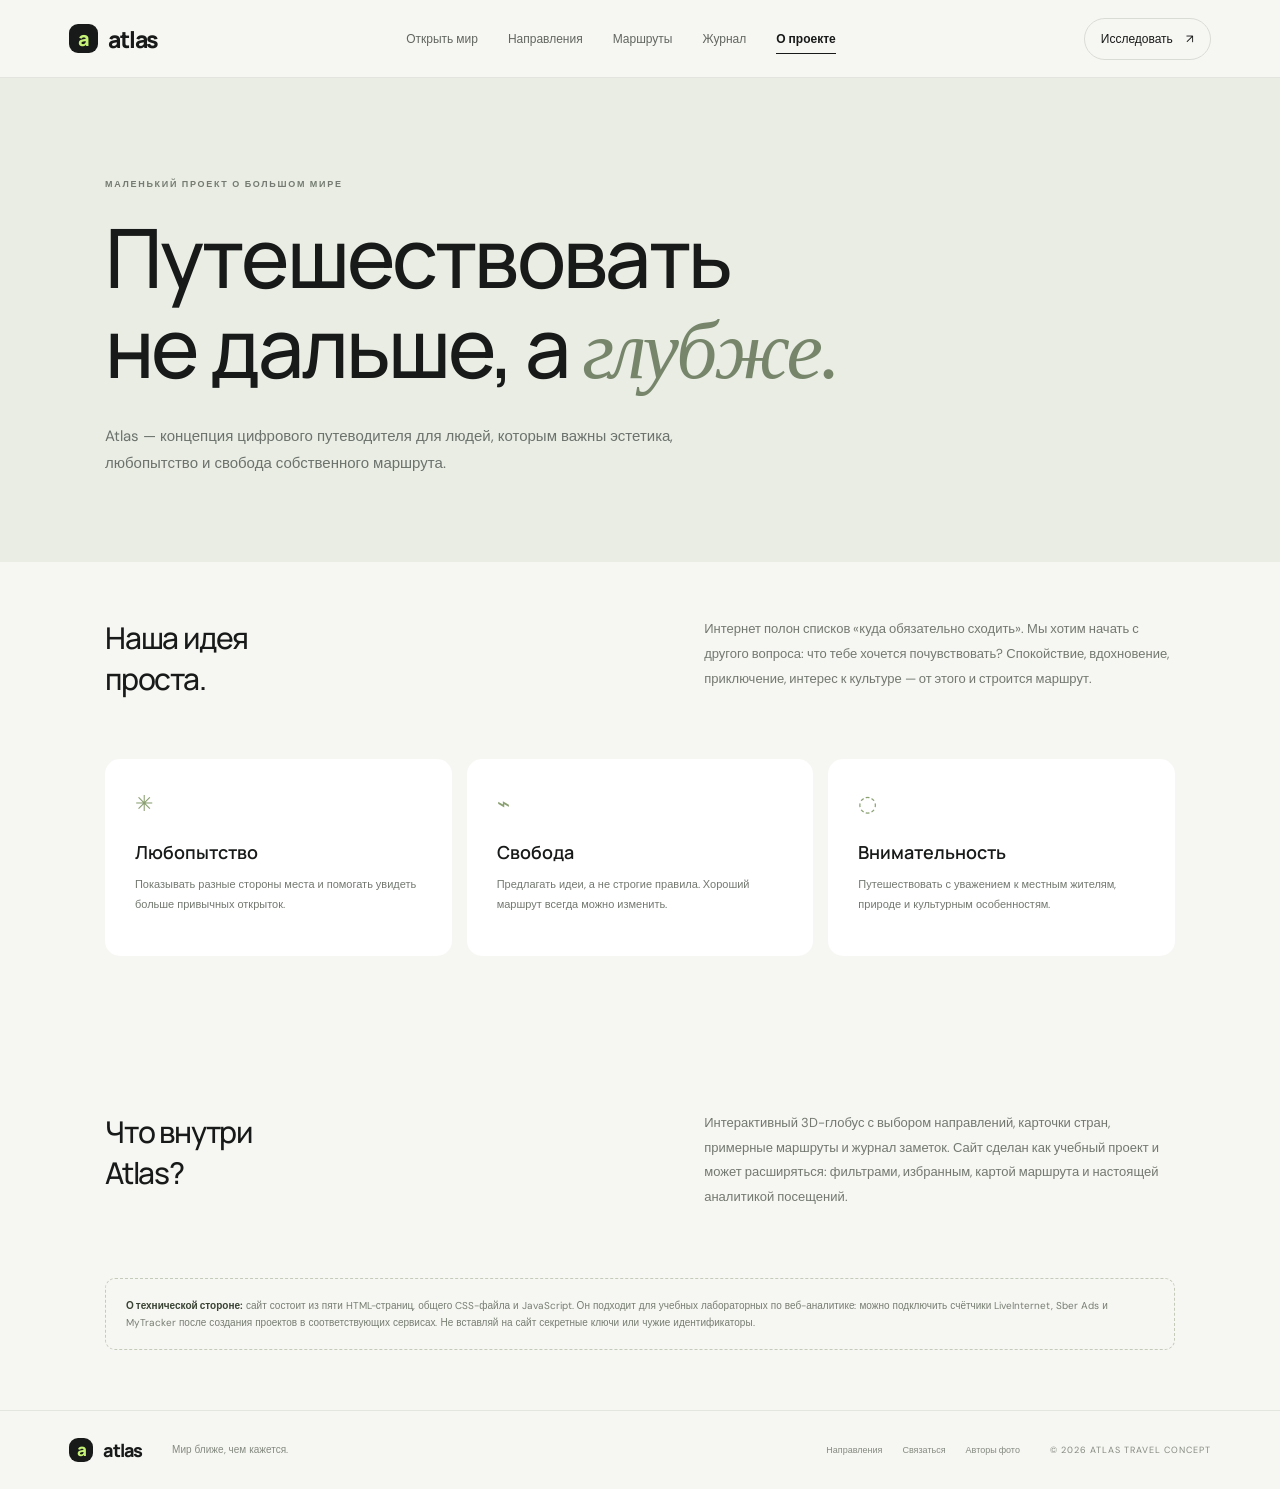
==== about.html @ a7f36b14 "Initial commit" ====
<!doctype html><html lang="ru"><head><meta charset="utf-8"><meta name="viewport" content="width=device-width,initial-scale=1"><meta name="description" content="О концепции Atlas — минималистичном путеводителе по миру."><title>О проекте — Atlas</title><link rel="stylesheet" href="styles.css"><link rel="stylesheet" href="enhancements.css"></head><body><header class="nav"><a class="brand" href="index.html"><span class="brand-mark">a</span> atlas</a><nav><a href="index.html">Открыть мир</a><a href="destinations.html">Направления</a><a href="routes.html">Маршруты</a><a href="journal.html">Журнал</a><a class="active" href="about.html">О проекте</a></nav><a class="nav-cta" href="destinations.html">Исследовать <span>↗</span></a><button class="menu-toggle" aria-label="Открыть меню" aria-expanded="false">☰</button></header><main><section class="page-hero"><p class="eyebrow">МАЛЕНЬКИЙ ПРОЕКТ О БОЛЬШОМ МИРЕ</p><h1>Путешествовать<br>не дальше, а <em>глубже.</em></h1><p class="lead">Atlas — концепция цифрового путеводителя для людей, которым важны эстетика, любопытство и свобода собственного маршрута.</p></section><section class="page-intro"><h2>Наша идея<br>проста.</h2><p>Интернет полон списков «куда обязательно сходить». Мы хотим начать с другого вопроса: что тебе хочется почувствовать? Спокойствие, вдохновение, приключение, интерес к культуре — от этого и строится маршрут.</p></section><section class="about-values"><article class="value-card"><span>✳</span><h3>Любопытство</h3><p>Показывать разные стороны места и помогать увидеть больше привычных открыток.</p></article><article class="value-card"><span>⌁</span><h3>Свобода</h3><p>Предлагать идеи, а не строгие правила. Хороший маршрут всегда можно изменить.</p></article><article class="value-card"><span>◌</span><h3>Внимательность</h3><p>Путешествовать с уважением к местным жителям, природе и культурным особенностям.</p></article></section><section class="page-intro"><h2>Что внутри<br>Atlas?</h2><p>Интерактивный 3D-глобус с выбором направлений, карточки стран, примерные маршруты и журнал заметок. Сайт сделан как учебный проект и может расширяться: фильтрами, избранным, картой маршрута и настоящей аналитикой посещений.</p></section><div class="analytics-note"><b>О технической стороне:</b> сайт состоит из пяти HTML-страниц, общего CSS-файла и JavaScript. Он подходит для учебных лабораторных по веб-аналитике: можно подключить счётчики LiveInternet, Sber Ads и MyTracker после создания проектов в соответствующих сервисах. Не вставляй на сайт секретные ключи или чужие идентификаторы.</div></main><footer class="footer"><a class="brand" href="index.html"><span class="brand-mark">a</span> atlas</a><span>Мир ближе, чем кажется.</span><div><a href="destinations.html">Направления</a><a href="mailto:hello@atlas.example">Связаться</a></div><small>© 2026 ATLAS TRAVEL CONCEPT</small></footer><script src="app.js" defer></script></body></html>
---- styles.css ----
@import url('https://fonts.googleapis.com/css2?family=DM+Sans:wght@400;500;600;700&family=Manrope:wght@400;500;600;700;800&display=swap');
:root{--ink:#171a18;--muted:#747a75;--paper:#f6f6f2;--white:#fff;--green:#c6f277;--line:#e3e5df;--serif:Georgia,'Times New Roman',serif}*{box-sizing:border-box}html{scroll-behavior:smooth}body{margin:0;background:var(--paper);color:var(--ink);font-family:'DM Sans',sans-serif;-webkit-font-smoothing:antialiased}a{color:inherit;text-decoration:none}button,input{font:inherit}.nav{height:78px;display:flex;align-items:center;justify-content:space-between;padding:0 5.4%;border-bottom:1px solid rgba(20,30,22,.08);background:rgba(246,246,242,.92);position:sticky;top:0;z-index:20;backdrop-filter:blur(16px)}.brand{display:flex;align-items:center;gap:10px;font:800 23px 'Manrope',sans-serif;letter-spacing:-1.2px}.brand-mark{display:grid;place-items:center;width:29px;height:29px;border-radius:9px;background:var(--ink);color:var(--green);font:800 20px 'Manrope',sans-serif}.nav nav{display:flex;gap:30px;align-items:center}.nav nav a,.nav-cta{font-size:12px;color:#626761;transition:color .2s}.nav nav a:hover,.nav nav a.active{color:var(--ink)}.nav nav a.active{font-weight:700}.nav-cta{padding:12px 16px;border:1px solid #d9dcd4;border-radius:30px;color:var(--ink)}.nav-cta span{margin-left:10px}.menu-toggle{display:none;border:0;background:none;font-size:22px}.hero{padding:75px 8.2% 78px;display:grid;grid-template-columns:1fr 1fr;align-items:center;gap:5.5%;min-height:600px}.eyebrow{font-size:9px;font-weight:700;letter-spacing:1.7px;color:#757b72;margin:0 0 20px}.eyebrow-dot{display:inline-block;width:6px;height:6px;border-radius:50%;background:#8ab94c;margin-right:9px;vertical-align:middle}.hero h1{font:500 clamp(50px,6vw,82px)/.99 'Manrope',sans-serif;letter-spacing:-5.5px;margin:0 0 26px}.hero h1 span{font-family:var(--serif);font-style:italic;font-weight:400;letter-spacing:-4px;color:#79816e}.lead{font-size:15px;line-height:1.8;color:#6c726c;max-width:430px}.hero-actions{display:flex;align-items:center;gap:25px;margin-top:32px}.button{display:inline-flex;align-items:center;justify-content:space-between;gap:24px;padding:15px 19px;border-radius:28px;font-size:12px;font-weight:600;transition:transform .2s,background .2s}.button:hover{transform:translateY(-2px)}.button-dark{background:var(--ink);color:white}.button-dark:hover{background:#343a34}.button span{font-size:17px;color:var(--green)}.text-link{font-size:12px;font-weight:600;border-bottom:1px solid #b9bdb5;padding-bottom:6px}.text-link span{margin-left:8px}.hero-note{display:flex;align-items:center;gap:12px;margin-top:55px;color:#73796f;font-size:10px;line-height:1.6}.hero-note b{color:var(--ink);font-weight:600}.avatar-stack{display:flex}.avatar-stack i{width:28px;height:28px;display:grid;place-items:center;border-radius:50%;background:#e2e7d9;border:2px solid var(--paper);font-style:normal;margin-right:-7px;color:#50614b}.avatar-stack i:nth-child(2){background:#d8e5e9}.avatar-stack i:nth-child(3){background:#f1dfc7}.hero-art{position:relative;min-height:470px;display:flex;align-items:center;justify-content:center}.sun-halo{position:absolute;width:370px;height:370px;border-radius:50%;background:#e3e8d9;filter:blur(1px)}.hero-photo{position:relative;width:78%;height:430px;border-radius:170px 170px 16px 16px;overflow:hidden;background:linear-gradient(180deg,transparent 48%,rgba(12,27,25,.6)),url('https://images.unsplash.com/photo-1472396961693-142e6e269027?auto=format&fit=crop&w=1000&q=85') center/cover;box-shadow:0 25px 65px #1d33251a}.photo-label{position:absolute;bottom:24px;left:25px;right:25px;color:white;display:flex;flex-direction:column;gap:9px}.photo-label span{font-size:9px;letter-spacing:1.5px;opacity:.7}.photo-label b{font:500 17px 'Manrope',sans-serif}.floating-tag{position:absolute;background:#fff;padding:13px 16px;border-radius:12px;box-shadow:0 12px 40px #20251a14;font-size:11px;display:flex;align-items:center;gap:9px}.tag-top{top:65px;right:-4px;transform:rotate(4deg)}.tag-top span{color:#7e9f4d;font-size:19px}.tag-bottom{bottom:78px;left:-5px;gap:12px}.tag-pin{display:grid;place-items:center;width:34px;height:34px;border-radius:50%;background:#e9f0df;font-size:20px}.tag-bottom small{display:block;color:#8b9188;font-size:8px;letter-spacing:1px;margin-bottom:4px}.tag-bottom b{font-size:11px}.stats-strip{padding:28px 8.2%;display:grid;grid-template-columns:repeat(3,1fr) 1.6fr;align-items:center;background:#eceee7;gap:25px}.stats-strip div{display:flex;flex-direction:column;gap:6px;border-right:1px solid #d6dad0}.stats-strip strong{font:500 29px 'Manrope',sans-serif;letter-spacing:-1.5px}.stats-strip span{font-size:10px;color:#72786f}.stats-strip p{font-size:11px;line-height:1.7;color:#74796f;margin:0 0 0 15px}.stats-strip p b{color:var(--ink)}.section-pad{padding:105px 8.2%}.section-heading{display:flex;align-items:flex-end;justify-content:space-between;margin-bottom:38px}.section-heading h2,.newsletter h2,.page-hero h1{font:500 clamp(35px,4.2vw,55px)/1.1 'Manrope',sans-serif;letter-spacing:-2.6px;margin:0}.section-heading>p{font-size:12px;line-height:1.8;color:#7a8077;margin:0 0 5px}.explorer{display:grid;grid-template-columns:minmax(0,1.5fr) minmax(280px,.75fr);background:#e8ebe3;border-radius:22px;overflow:hidden;min-height:530px}.globe-wrap{position:relative;min-height:530px;background:radial-gradient(ellipse at 50% 45%,#e1e8d9 0%,#dce2d5 32%,#d3d9ce 72%);overflow:hidden}.globe-glow{position:absolute;width:70%;aspect-ratio:1;border-radius:50%;top:15%;left:15%;background:#d1e3d0;filter:blur(50px);opacity:.7}.globe-wrap canvas{position:relative;display:block;width:100%;height:100%;min-height:530px;outline:none;cursor:grab}.globe-wrap canvas:active{cursor:grabbing}.globe-hint{position:absolute;left:25px;bottom:24px;font-size:10px;color:#777e72;display:flex;align-items:center;gap:9px}.pulse{width:7px;height:7px;border-radius:50%;background:#8aaa5a;box-shadow:0 0 0 5px #8aaa5a22}.globe-controls{position:absolute;right:22px;bottom:18px;display:flex;align-items:center;gap:10px;color:#7d8378;font-size:8px;letter-spacing:1.5px}.globe-controls button{border:1px solid #c9d0c4;background:#f2f4ed;width:32px;height:32px;border-radius:50%;font-size:20px;cursor:pointer;color:#4f5949}.country-panel{padding:34px 30px 25px;background:#f8f8f4;display:flex;flex-direction:column;align-items:flex-start}.panel-top{width:100%;display:flex;align-items:center;justify-content:space-between}.panel-top .eyebrow{font-size:8px;margin:0;letter-spacing:1px}.country-index{font-size:9px;color:#93998f}.country-flag{font-size:36px;margin-top:30px}.country-panel h3{font:600 34px 'Manrope',sans-serif;letter-spacing:-1.6px;margin:8px 0 3px}.country-subtitle{font:italic 15px var(--serif);color:#818a75;margin:0 0 18px}.country-description{font-size:12px;line-height:1.8;color:#70766d;margin:0 0 24px}.country-facts{display:grid;grid-template-columns:1fr 1fr;gap:12px;width:100%;padding:17px 0;border-top:1px solid var(--line);border-bottom:1px solid var(--line);margin-bottom:20px}.country-facts small{display:block;color:#959b91;font-size:7px;letter-spacing:1px;margin-bottom:8px}.country-facts b{font-size:10px;font-weight:600;line-height:1.5}.button-wide{width:100%}.country-pickers{display:flex;flex-wrap:wrap;gap:6px;margin-top:17px}.picker{border:1px solid #e0e3db;background:transparent;border-radius:20px;padding:7px 10px;font-size:9px;color:#6d746b;cursor:pointer}.picker.selected,.picker:hover{background:#e8eee0;color:#2b3826;border-color:#c9d5bc}.featured{padding-top:35px}.destination-grid{display:grid;grid-template-columns:repeat(3,1fr);gap:15px}.destination-card{min-height:370px;border-radius:15px;position:relative;overflow:hidden;padding:23px;display:flex;flex-direction:column;justify-content:space-between;color:white;background-size:cover;background-position:center;isolation:isolate}.destination-card:before{content:'';position:absolute;inset:0;background:linear-gradient(180deg,#0003,transparent 35%,#0009);z-index:-1;transition:transform .5s}.destination-card:hover:before{transform:scale(1.04)}.card-japan{background-image:url('https://images.unsplash.com/photo-1493976040374-85c8e12f0c0e?auto=format&fit=crop&w=900&q=85')}.card-italy{background-image:url('https://images.unsplash.com/photo-1516483638261-f4dbaf036963?auto=format&fit=crop&w=900&q=85')}.card-iceland{background-image:url('https://images.unsplash.com/photo-1476610182048-b716b8518aae?auto=format&fit=crop&w=900&q=85')}.card-top{display:flex;justify-content:space-between;font-size:9px;letter-spacing:1.5px;color:#ffffffbb}.card-bottom{display:flex;align-items:flex-end;justify-content:space-between}.card-bottom h3{font:500 31px 'Manrope',sans-serif;letter-spacing:-1px;margin:0 0 7px}.card-bottom p{font-size:10px;color:#ffffffc9;margin:0}.circle-arrow{width:38px;height:38px;display:grid;place-items:center;border:1px solid #ffffff7a;border-radius:50%;font-size:18px;transition:background .2s,color .2s}.destination-card:hover .circle-arrow{background:white;color:#171a18}.quote-band{background:#dfe7d6;padding:75px 20px;text-align:center;position:relative}.quote-mark{font:90px var(--serif);line-height:.7;color:#91a580}.quote-band p{font:italic 25px/1.5 var(--serif);color:#4e5d46;margin:14px 0 25px}.quote-band p b{font-weight:400;color:#1b2819}.quote-caption{font-size:8px;letter-spacing:2px;color:#7b8773}.newsletter{display:grid;grid-template-columns:1fr 1fr;gap:10%;align-items:center}.newsletter h2{margin-bottom:20px}.newsletter>div>p:last-child{max-width:390px;color:#777d74;font-size:12px;line-height:1.8}.newsletter-form{padding-top:30px}.newsletter-form label{display:block;font-size:8px;letter-spacing:1.5px;color:#858b80;margin-bottom:12px}.email-row{display:flex;border-bottom:1px solid #aeb4a8}.email-row input{border:0;background:transparent;outline:0;padding:13px 0;width:100%;font-size:13px}.email-row button{border:0;background:var(--ink);color:var(--green);width:42px;height:42px;border-radius:50%;font-size:18px;cursor:pointer;margin-bottom:7px}.newsletter-form small{display:block;font-size:9px;color:#9a9f97;margin-top:12px}.footer{padding:27px 5.4%;border-top:1px solid var(--line);display:flex;align-items:center;gap:30px}.footer .brand{font-size:18px}.footer .brand-mark{width:24px;height:24px;font-size:17px}.footer>span{font-size:10px;color:#858b81}.footer div{margin-left:auto;display:flex;gap:20px}.footer div a,.footer small{font-size:9px;color:#858b81}.footer small{letter-spacing:1px}.page-hero{padding:100px 8.2% 70px;background:#e9ede4}.page-hero .eyebrow{margin-bottom:22px}.page-hero h1{font-size:clamp(48px,7vw,82px);max-width:850px}.page-hero h1 em{font:italic 400 1em var(--serif);color:#77866b}.page-hero .lead{max-width:620px;margin-top:25px}.page-intro{padding:55px 8.2%;display:grid;grid-template-columns:1fr 1fr;gap:12%;align-items:start}.page-intro h2{font:500 30px 'Manrope';letter-spacing:-1.2px;margin:0}.page-intro p{font-size:13px;line-height:1.9;color:#737970;margin-top:0}.country-list{padding:0 8.2% 100px;display:grid;gap:20px}.country-row{display:grid;grid-template-columns:1fr 1fr;background:#fff;border-radius:16px;overflow:hidden;min-height:320px;scroll-margin-top:100px}.country-row:nth-child(even) .country-image{order:2}.country-image{min-height:320px;background-size:cover;background-position:center}.country-row .country-copy{padding:35px;display:flex;flex-direction:column;align-items:flex-start;justify-content:center}.country-copy .eyebrow{margin-bottom:14px}.country-copy h2{font:500 34px 'Manrope';letter-spacing:-1.5px;margin:0 0 12px}.country-copy p{font-size:12px;line-height:1.9;color:#72786f;max-width:420px}.country-copy .button{margin-top:12px}.image-japan{background-image:url('https://images.unsplash.com/photo-1493976040374-85c8e12f0c0e?auto=format&fit=crop&w=1000&q=85')}.image-italy{background-image:url('https://images.unsplash.com/photo-1516483638261-f4dbaf036963?auto=format&fit=crop&w=1000&q=85')}.image-iceland{background-image:url('https://images.unsplash.com/photo-1476610182048-b716b8518aae?auto=format&fit=crop&w=1000&q=85')}.image-peru{background-image:url('https://images.unsplash.com/photo-1526392060635-9d6019884377?auto=format&fit=crop&w=1000&q=85')}.image-morocco{background-image:url('https://images.unsplash.com/photo-1539020140153-e479b8c22e70?auto=format&fit=crop&w=1000&q=85')}.route-grid{padding:0 8.2% 100px;display:grid;grid-template-columns:repeat(2,1fr);gap:18px}.route-card{background:#fff;border-radius:15px;overflow:hidden}.route-cover{height:230px;background-size:cover;background-position:center;position:relative}.route-cover:after{content:'';position:absolute;inset:0;background:linear-gradient(180deg,transparent,#0005)}.route-cover span{position:absolute;z-index:1;left:20px;bottom:18px;color:white;font-size:9px;letter-spacing:1.5px}.route-info{padding:25px}.route-info h2{font:500 25px 'Manrope';letter-spacing:-.7px;margin:0 0 10px}.route-info p{font-size:12px;line-height:1.8;color:#767c73}.route-meta{display:flex;gap:20px;padding-top:15px;border-top:1px solid var(--line);font-size:10px;color:#73796f}.route-meta span{display:flex;align-items:center;gap:6px}.journal-grid{padding:0 8.2% 100px;display:grid;grid-template-columns:repeat(3,1fr);gap:18px}.journal-card{background:white;border-radius:14px;overflow:hidden}.journal-image{height:210px;background-size:cover;background-position:center}.journal-copy{padding:22px}.journal-copy small{font-size:8px;letter-spacing:1.3px;color:#899181}.journal-copy h2{font:500 21px/1.3 'Manrope';letter-spacing:-.6px;margin:12px 0}.journal-copy p{font-size:11px;line-height:1.8;color:#777d73}.about-values{padding:0 8.2% 100px;display:grid;grid-template-columns:repeat(3,1fr);gap:15px}.value-card{padding:30px;background:#fff;border-radius:15px;min-height:190px}.value-card span{font-size:22px;color:#8aa071}.value-card h3{font:600 18px 'Manrope';margin:22px 0 8px}.value-card p{font-size:11px;line-height:1.8;color:#737970}.analytics-note{margin:0 8.2% 60px;padding:18px 20px;border:1px dashed #c5cbbb;border-radius:10px;color:#777e72;font-size:10px;line-height:1.7}.analytics-note b{color:#394333}
@media(max-width:900px){.nav{padding:0 5%;height:68px}.nav nav{gap:14px}.nav nav a{font-size:10px}.nav-cta{display:none}.hero{padding:60px 6%;gap:2%;min-height:530px}.hero h1{font-size:62px}.hero-art{min-height:400px}.hero-photo{height:360px}.sun-halo{width:300px;height:300px}.section-pad{padding:75px 6%}.stats-strip{padding:25px 6%;grid-template-columns:repeat(3,1fr)}.stats-strip p{display:none}.explorer{grid-template-columns:1.15fr .85fr}.country-panel{padding:25px 20px}.globe-wrap,.globe-wrap canvas{min-height:480px}.destination-card{min-height:310px}.page-hero{padding:75px 6% 55px}.page-intro{padding:45px 6%;gap:7%}.country-list,.route-grid,.journal-grid,.about-values{padding-left:6%;padding-right:6%}.footer{padding:25px 5%}.footer small{display:none}}
@media(max-width:650px){.nav nav{display:none;position:absolute;top:68px;left:0;right:0;padding:20px 6%;background:var(--paper);border-bottom:1px solid var(--line);flex-direction:column;align-items:flex-start}.nav nav.open{display:flex}.menu-toggle{display:block}.hero{grid-template-columns:1fr;padding-top:55px}.hero h1{font-size:58px;letter-spacing:-4px}.hero-art{min-height:390px;margin-top:20px}.hero-photo{height:360px;width:72%}.stats-strip{gap:12px}.stats-strip strong{font-size:24px}.stats-strip span{font-size:9px;max-width:100px;line-height:1.5}.section-pad{padding:65px 5%}.section-heading{align-items:flex-start;gap:20px;flex-direction:column}.section-heading h2,.newsletter h2{font-size:39px}.section-heading>p{font-size:11px}.explorer{grid-template-columns:1fr}.globe-wrap,.globe-wrap canvas{min-height:380px}.country-panel{padding:28px}.destination-grid{grid-template-columns:1fr}.destination-card{min-height:330px}.featured{padding-top:15px}.quote-band{padding:55px 20px}.quote-band p{font-size:21px}.newsletter{grid-template-columns:1fr;gap:15px}.footer{flex-wrap:wrap;gap:15px}.footer>span{display:none}.footer div{margin-left:auto}.page-hero{padding:65px 5% 45px}.page-hero h1{font-size:50px;letter-spacing:-3px}.page-intro{grid-template-columns:1fr;gap:12px;padding:35px 5%}.page-intro h2{font-size:27px}.country-list,.route-grid,.journal-grid,.about-values{padding:0 5% 70px}.country-row{grid-template-columns:1fr}.country-row:nth-child(even) .country-image{order:0}.country-image{min-height:230px}.country-row .country-copy{padding:25px}.route-grid,.journal-grid,.about-values{grid-template-columns:1fr}.route-cover{height:210px}.journal-image{height:230px}.analytics-note{margin:0 5% 45px}}
---- enhancements.css ----
:root {
  --ease-out: cubic-bezier(.22, 1, .36, 1);
}

html {
  scroll-padding-top: 92px;
}

body {
  overflow-x: hidden;
}

::selection {
  color: var(--ink);
  background: var(--green);
}

a,
button,
input {
  -webkit-tap-highlight-color: transparent;
}

a:focus-visible,
button:focus-visible,
input:focus-visible {
  outline: 3px solid #8aaa5a;
  outline-offset: 4px;
}

.brand {
  transition: opacity .2s ease, transform .2s var(--ease-out);
}

.brand:hover {
  opacity: .78;
  transform: translateY(-1px);
}

.nav nav a {
  position: relative;
}

.nav nav a::after {
  position: absolute;
  right: 0;
  bottom: -7px;
  left: 0;
  height: 1px;
  content: "";
  background: currentColor;
  transform: scaleX(0);
  transform-origin: right;
  transition: transform .25s var(--ease-out);
}

.nav nav a:hover::after,
.nav nav a.active::after {
  transform: scaleX(1);
  transform-origin: left;
}

.nav-cta,
.button,
.picker,
.globe-controls button,
.email-row button {
  transition: color .2s ease, background .2s ease, border-color .2s ease, transform .25s var(--ease-out), box-shadow .25s ease;
}

.nav-cta:hover,
.picker:hover,
.globe-controls button:hover {
  transform: translateY(-2px);
  box-shadow: 0 8px 20px #20251a12;
}

.hero-copy > * {
  animation: rise-in .75s var(--ease-out) both;
}

.hero-copy > :nth-child(2) { animation-delay: 80ms; }
.hero-copy > :nth-child(3) { animation-delay: 150ms; }
.hero-copy > :nth-child(4) { animation-delay: 220ms; }
.hero-copy > :nth-child(5) { animation-delay: 290ms; }

.hero-photo {
  animation: photo-appear .9s .12s var(--ease-out) both;
  transition: transform 1s var(--ease-out);
}

.hero-art:hover .hero-photo {
  transform: translateY(-3px);
}

.sun-halo {
  animation: halo-breathe 7s ease-in-out infinite alternate;
}

.floating-tag {
  animation: tag-float 5s ease-in-out infinite;
}

.tag-bottom {
  animation-delay: -2.2s;
}

.destination-card,
.route-card,
.journal-card,
.value-card {
  transition: transform .35s var(--ease-out), box-shadow .35s ease;
}

.destination-card:hover,
.route-card:hover,
.journal-card:hover,
.value-card:hover {
  transform: translateY(-5px);
  box-shadow: 0 18px 45px #20251a14;
}

.country-image,
.route-cover,
.journal-image {
  transition: filter .35s ease, transform .6s var(--ease-out);
}

.country-row:hover .country-image,
.route-card:hover .route-cover,
.journal-card:hover .journal-image {
  filter: saturate(1.08);
}

.country-row:hover .country-image {
  transform: scale(1.015);
}

.js .reveal {
  opacity: 0;
  transform: translateY(22px);
  transition: opacity .7s var(--ease-out) var(--reveal-delay, 0ms), transform .7s var(--ease-out) var(--reveal-delay, 0ms);
}

.js .reveal.is-visible {
  opacity: 1;
  transform: translateY(0);
}

.newsletter-form input {
  transition: border-color .2s ease, box-shadow .2s ease;
}

.newsletter-form input:focus {
  border-color: #899d6f;
  box-shadow: 0 0 0 4px #c6f27733;
  outline: 0;
}

.email-row button:hover {
  transform: translate(2px, -2px);
}

.country-pickers {
  max-height: 108px;
  overflow-y: auto;
  padding: 2px 4px 5px 0;
  scrollbar-color: #b8c3aa transparent;
  scrollbar-width: thin;
}

.image-norway {
  background-image: url('assets/norway.jpg');
}

.image-thailand {
  background-image: url('assets/thailand.jpg');
}

.image-greece {
  background-image: url('assets/greece.jpg');
}

.image-nepal {
  background-image: url('assets/nepal.jpg');
}

.image-newzealand {
  background-image: url('assets/new-zealand.jpg');
}

.image-france {
  background-image: url('assets/france.jpg');
}

.image-tanzania {
  background-image: url('assets/tanzania.jpeg');
}

.country-pickers .picker {
  flex: 0 0 auto;
}

.travel-filters {
  display: flex;
  flex-wrap: wrap;
  align-items: center;
  gap: 9px;
  margin: 0 8.2% 10px;
}

.travel-filters-label {
  width: 100%;
  color: var(--muted);
  font-size: 9px;
  font-weight: 700;
  letter-spacing: 1.5px;
}

.travel-filter {
  border: 1px solid var(--line);
  border-radius: 22px;
  padding: 10px 15px;
  background: transparent;
  color: #626761;
  cursor: pointer;
  font-size: 11px;
  transition: color .2s ease, background .2s ease, border-color .2s ease, transform .2s var(--ease-out);
}

.travel-filter:hover {
  transform: translateY(-2px);
  border-color: #c9d5bc;
}

.travel-filter.active {
  border-color: var(--ink);
  background: var(--ink);
  color: var(--white);
}

.travel-filter-status {
  margin: 0 8.2% 18px;
  color: var(--muted);
  font-size: 11px;
}

.photo-credit-list {
  display: grid;
  grid-template-columns: repeat(2, minmax(0, 1fr));
  gap: 14px;
  padding: 0 8.2% 100px;
}

.photo-credit-list article {
  padding: 23px;
  border: 1px solid var(--line);
  border-radius: 14px;
  background: var(--white);
}

.photo-credit-list h2 {
  margin: 0 0 9px;
  font: 600 19px 'Manrope', sans-serif;
}

.photo-credit-list p {
  margin: 0;
  color: var(--muted);
  font-size: 12px;
  line-height: 1.8;
}

.photo-credit-list a {
  text-decoration: underline;
  text-underline-offset: 3px;
}

.route-grid .route-card[hidden] {
  display: none;
}

.footer a:not(.brand) {
  transition: color .2s ease;
}

.footer a:not(.brand):hover {
  color: var(--ink);
}

@keyframes rise-in {
  from { opacity: 0; transform: translateY(16px); }
  to { opacity: 1; transform: translateY(0); }
}

@keyframes photo-appear {
  from { opacity: 0; transform: translateY(16px) scale(.98); }
  to { opacity: 1; transform: translateY(0) scale(1); }
}

@keyframes halo-breathe {
  from { transform: scale(.96); opacity: .72; }
  to { transform: scale(1.04); opacity: 1; }
}

@keyframes tag-float {
  0%, 100% { translate: 0 0; }
  50% { translate: 0 -6px; }
}

@media (max-width: 760px) {
  html {
    scroll-padding-top: 76px;
  }

  .hero-copy > * {
    animation-duration: .55s;
  }

  .travel-filters {
    gap: 7px;
  }

  .travel-filter {
    padding: 9px 12px;
  }

  .photo-credit-list {
    grid-template-columns: 1fr;
  }

}

@media (prefers-reduced-motion: reduce) {
  *,
  *::before,
  *::after {
    scroll-behavior: auto !important;
    animation-duration: .01ms !important;
    animation-iteration-count: 1 !important;
    transition-duration: .01ms !important;
  }

  .js .reveal {
    opacity: 1;
    transform: none;
  }
}
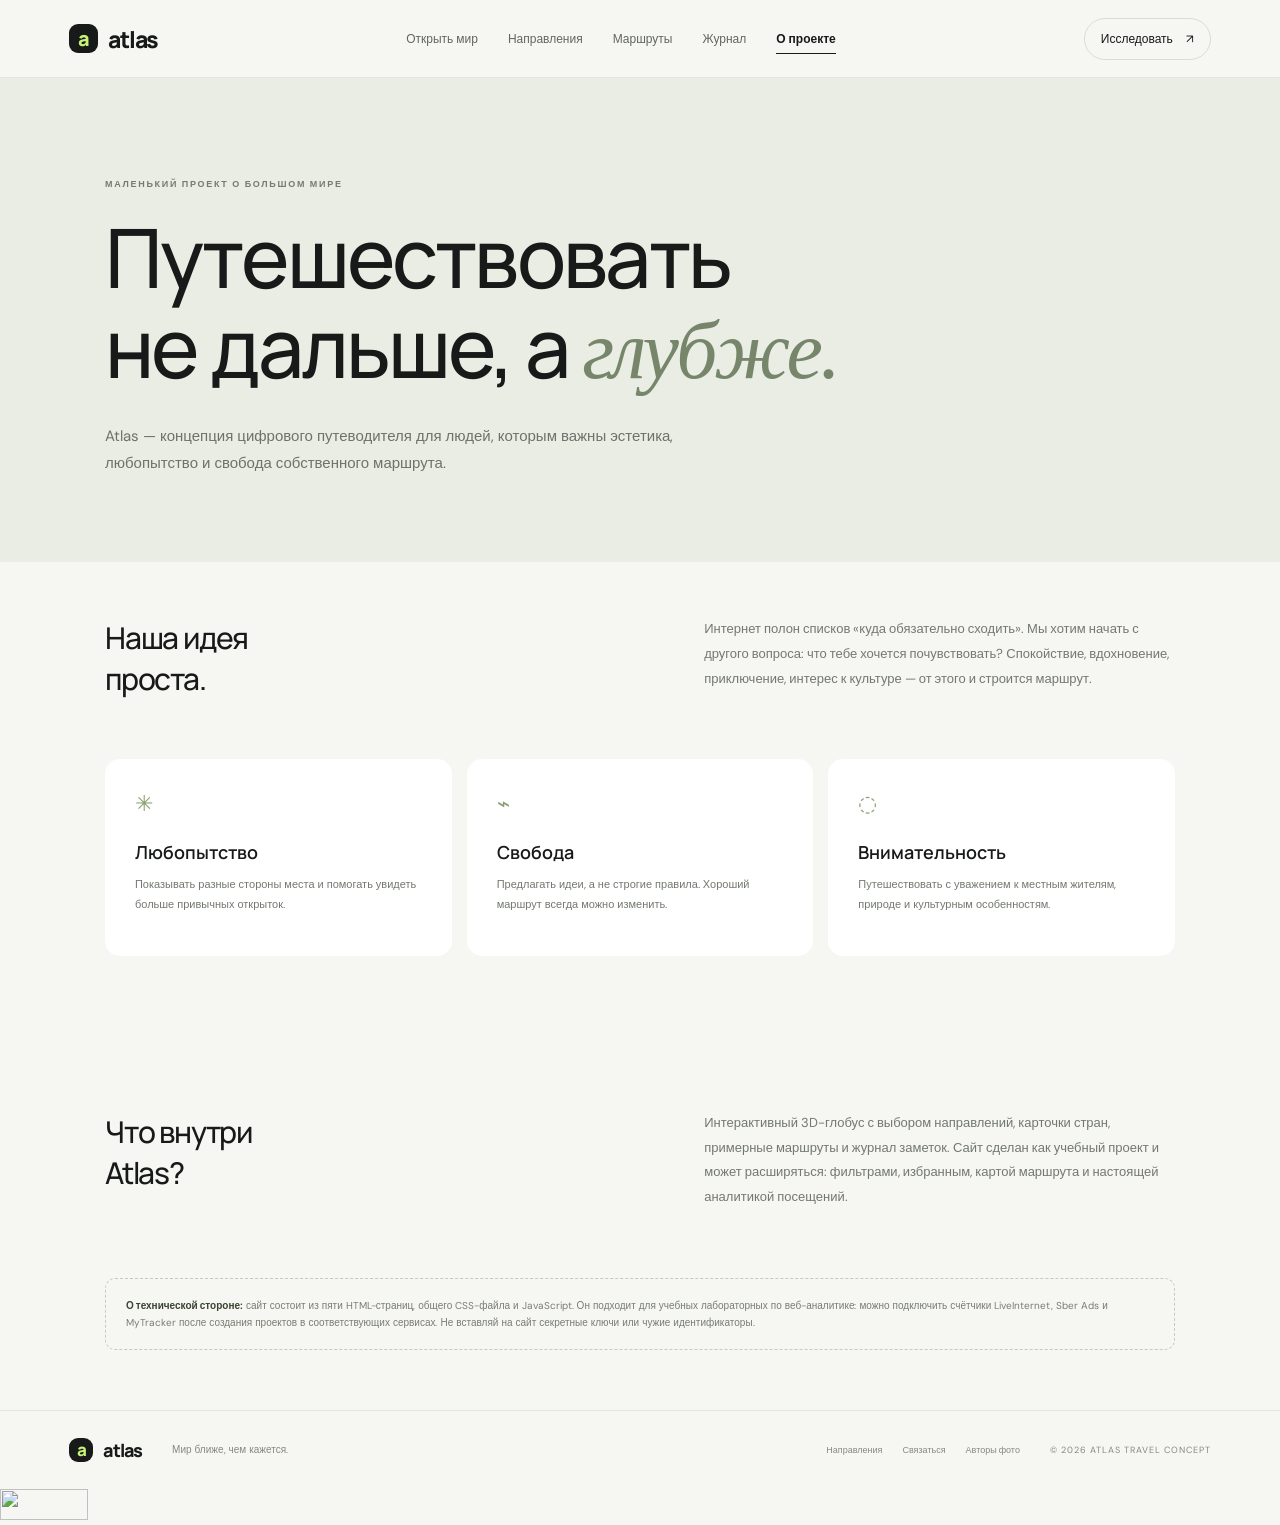
==== commit 4343e6f2: "Счетчик" ====
--- a/about.html
+++ b/about.html
@@ -1 +1 @@
-<!doctype html><html lang="ru"><head><meta charset="utf-8"><meta name="viewport" content="width=device-width,initial-scale=1"><meta name="description" content="О концепции Atlas — минималистичном путеводителе по миру."><title>О проекте — Atlas</title><link rel="stylesheet" href="styles.css"><link rel="stylesheet" href="enhancements.css"></head><body><header class="nav"><a class="brand" href="index.html"><span class="brand-mark">a</span> atlas</a><nav><a href="index.html">Открыть мир</a><a href="destinations.html">Направления</a><a href="routes.html">Маршруты</a><a href="journal.html">Журнал</a><a class="active" href="about.html">О проекте</a></nav><a class="nav-cta" href="destinations.html">Исследовать <span>↗</span></a><button class="menu-toggle" aria-label="Открыть меню" aria-expanded="false">☰</button></header><main><section class="page-hero"><p class="eyebrow">МАЛЕНЬКИЙ ПРОЕКТ О БОЛЬШОМ МИРЕ</p><h1>Путешествовать<br>не дальше, а <em>глубже.</em></h1><p class="lead">Atlas — концепция цифрового путеводителя для людей, которым важны эстетика, любопытство и свобода собственного маршрута.</p></section><section class="page-intro"><h2>Наша идея<br>проста.</h2><p>Интернет полон списков «куда обязательно сходить». Мы хотим начать с другого вопроса: что тебе хочется почувствовать? Спокойствие, вдохновение, приключение, интерес к культуре — от этого и строится маршрут.</p></section><section class="about-values"><article class="value-card"><span>✳</span><h3>Любопытство</h3><p>Показывать разные стороны места и помогать увидеть больше привычных открыток.</p></article><article class="value-card"><span>⌁</span><h3>Свобода</h3><p>Предлагать идеи, а не строгие правила. Хороший маршрут всегда можно изменить.</p></article><article class="value-card"><span>◌</span><h3>Внимательность</h3><p>Путешествовать с уважением к местным жителям, природе и культурным особенностям.</p></article></section><section class="page-intro"><h2>Что внутри<br>Atlas?</h2><p>Интерактивный 3D-глобус с выбором направлений, карточки стран, примерные маршруты и журнал заметок. Сайт сделан как учебный проект и может расширяться: фильтрами, избранным, картой маршрута и настоящей аналитикой посещений.</p></section><div class="analytics-note"><b>О технической стороне:</b> сайт состоит из пяти HTML-страниц, общего CSS-файла и JavaScript. Он подходит для учебных лабораторных по веб-аналитике: можно подключить счётчики LiveInternet, Sber Ads и MyTracker после создания проектов в соответствующих сервисах. Не вставляй на сайт секретные ключи или чужие идентификаторы.</div></main><footer class="footer"><a class="brand" href="index.html"><span class="brand-mark">a</span> atlas</a><span>Мир ближе, чем кажется.</span><div><a href="destinations.html">Направления</a><a href="mailto:hello@atlas.example">Связаться</a></div><small>© 2026 ATLAS TRAVEL CONCEPT</small></footer><script src="app.js" defer></script></body></html>
+<!doctype html><html lang="ru"><head><meta charset="utf-8"><meta name="viewport" content="width=device-width,initial-scale=1"><meta name="description" content="О концепции Atlas — минималистичном путеводителе по миру."><title>О проекте — Atlas</title><link rel="stylesheet" href="styles.css"><link rel="stylesheet" href="enhancements.css"></head><body><header class="nav"><a class="brand" href="index.html"><span class="brand-mark">a</span> atlas</a><nav><a href="index.html">Открыть мир</a><a href="destinations.html">Направления</a><a href="routes.html">Маршруты</a><a href="journal.html">Журнал</a><a class="active" href="about.html">О проекте</a></nav><a class="nav-cta" href="destinations.html">Исследовать <span>↗</span></a><button class="menu-toggle" aria-label="Открыть меню" aria-expanded="false">☰</button></header><main><section class="page-hero"><p class="eyebrow">МАЛЕНЬКИЙ ПРОЕКТ О БОЛЬШОМ МИРЕ</p><h1>Путешествовать<br>не дальше, а <em>глубже.</em></h1><p class="lead">Atlas — концепция цифрового путеводителя для людей, которым важны эстетика, любопытство и свобода собственного маршрута.</p></section><section class="page-intro"><h2>Наша идея<br>проста.</h2><p>Интернет полон списков «куда обязательно сходить». Мы хотим начать с другого вопроса: что тебе хочется почувствовать? Спокойствие, вдохновение, приключение, интерес к культуре — от этого и строится маршрут.</p></section><section class="about-values"><article class="value-card"><span>✳</span><h3>Любопытство</h3><p>Показывать разные стороны места и помогать увидеть больше привычных открыток.</p></article><article class="value-card"><span>⌁</span><h3>Свобода</h3><p>Предлагать идеи, а не строгие правила. Хороший маршрут всегда можно изменить.</p></article><article class="value-card"><span>◌</span><h3>Внимательность</h3><p>Путешествовать с уважением к местным жителям, природе и культурным особенностям.</p></article></section><section class="page-intro"><h2>Что внутри<br>Atlas?</h2><p>Интерактивный 3D-глобус с выбором направлений, карточки стран, примерные маршруты и журнал заметок. Сайт сделан как учебный проект и может расширяться: фильтрами, избранным, картой маршрута и настоящей аналитикой посещений.</p></section><div class="analytics-note"><b>О технической стороне:</b> сайт состоит из пяти HTML-страниц, общего CSS-файла и JavaScript. Он подходит для учебных лабораторных по веб-аналитике: можно подключить счётчики LiveInternet, Sber Ads и MyTracker после создания проектов в соответствующих сервисах. Не вставляй на сайт секретные ключи или чужие идентификаторы.</div></main><footer class="footer"><a class="brand" href="index.html"><span class="brand-mark">a</span> atlas</a><span>Мир ближе, чем кажется.</span><div><a href="destinations.html">Направления</a><a href="mailto:hello@atlas.example">Связаться</a></div><small>© 2026 ATLAS TRAVEL CONCEPT</small></footer><script src="app.js" defer></script><!--LiveInternet counter--><a href="https://www.liveinternet.ru/click;Atlas" target="_blank"><img id="licnt5C86" width="88" height="31" style="border:0" title="LiveInternet: показано число просмотров и посетителей за 24 часа" src="[data-uri]" alt=""></a><script>(function(d,s){d.getElementById("licnt5C86").src="https://counter.yadro.ru/hit;Atlas?t54.1;r"+escape(d.referrer)+((typeof(s)=="undefined")?"":";s"+s.width+"*"+s.height+"*"+(s.colorDepth?s.colorDepth:s.pixelDepth))+";u"+escape(d.URL)+";h"+escape(d.title.substring(0,150))+";"+Math.random()})(document,screen)</script><!--/LiveInternet--></body></html>
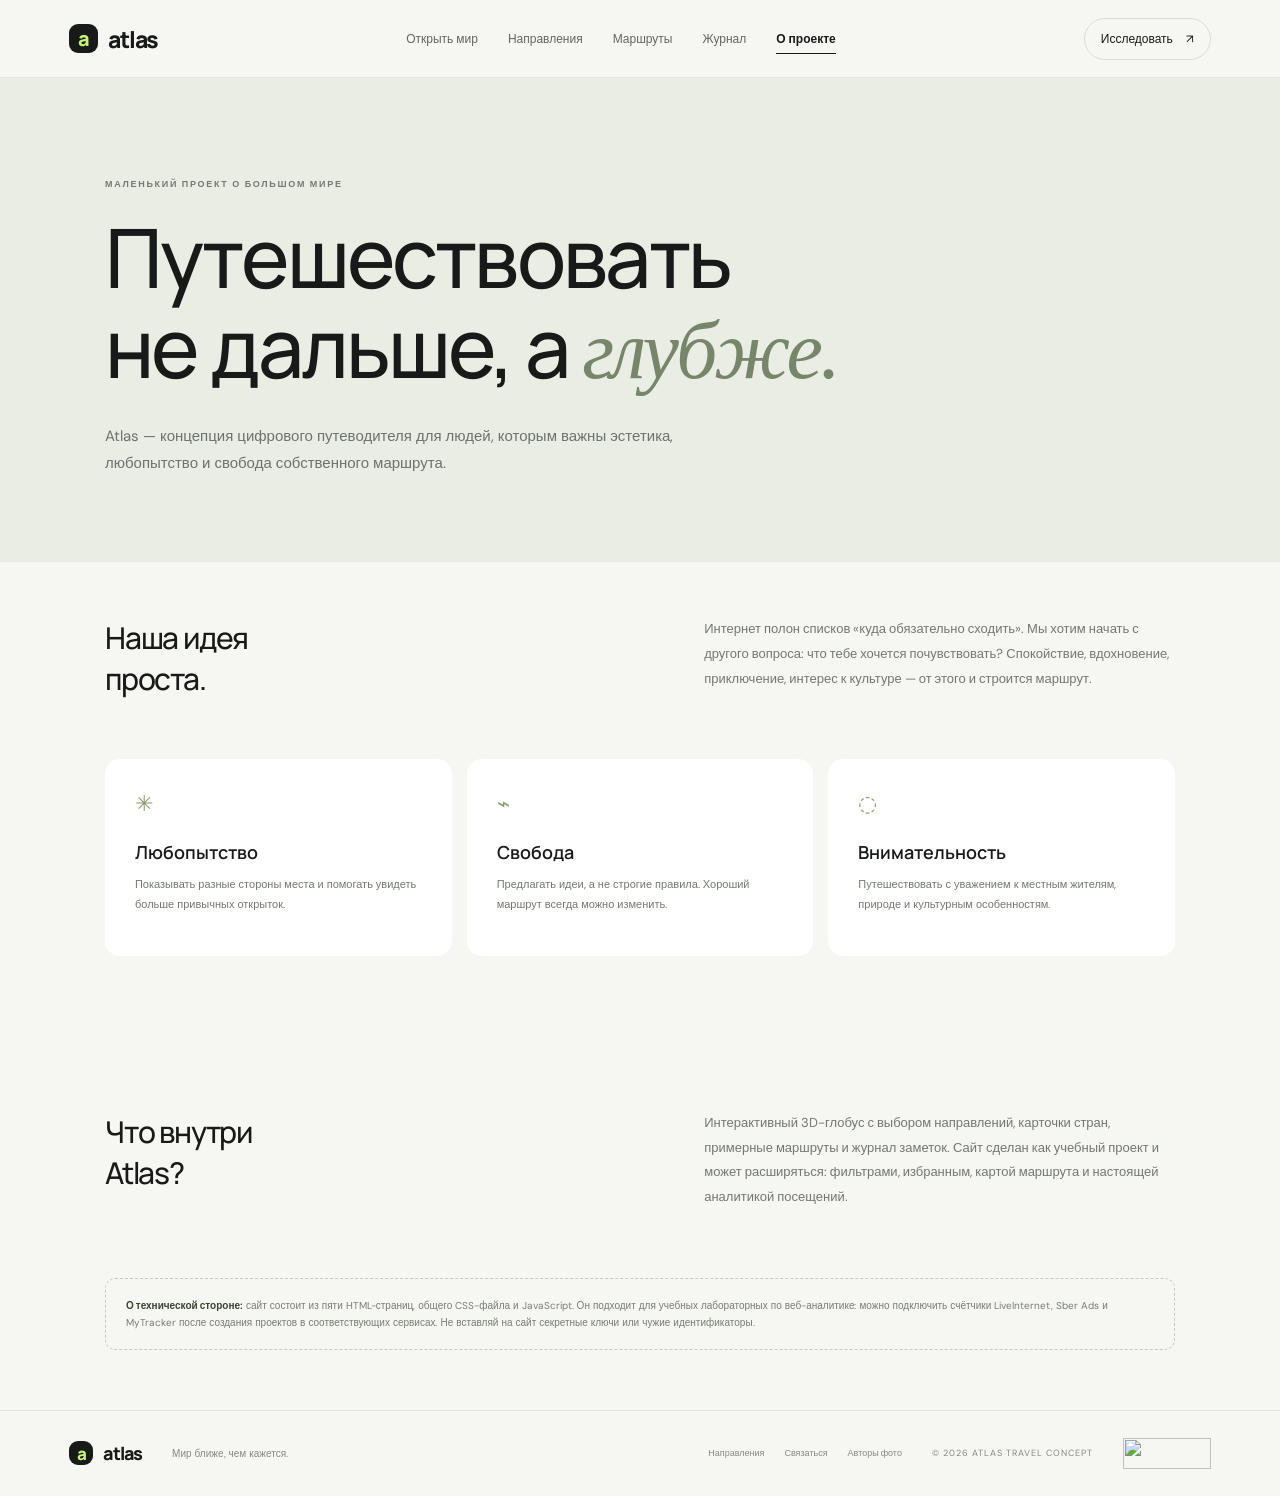
==== commit 0f122f7a: "СберАд" ====
--- a/about.html
+++ b/about.html
@@ -1 +1,29 @@
-<!doctype html><html lang="ru"><head><meta charset="utf-8"><meta name="viewport" content="width=device-width,initial-scale=1"><meta name="description" content="О концепции Atlas — минималистичном путеводителе по миру."><title>О проекте — Atlas</title><link rel="stylesheet" href="styles.css"><link rel="stylesheet" href="enhancements.css"></head><body><header class="nav"><a class="brand" href="index.html"><span class="brand-mark">a</span> atlas</a><nav><a href="index.html">Открыть мир</a><a href="destinations.html">Направления</a><a href="routes.html">Маршруты</a><a href="journal.html">Журнал</a><a class="active" href="about.html">О проекте</a></nav><a class="nav-cta" href="destinations.html">Исследовать <span>↗</span></a><button class="menu-toggle" aria-label="Открыть меню" aria-expanded="false">☰</button></header><main><section class="page-hero"><p class="eyebrow">МАЛЕНЬКИЙ ПРОЕКТ О БОЛЬШОМ МИРЕ</p><h1>Путешествовать<br>не дальше, а <em>глубже.</em></h1><p class="lead">Atlas — концепция цифрового путеводителя для людей, которым важны эстетика, любопытство и свобода собственного маршрута.</p></section><section class="page-intro"><h2>Наша идея<br>проста.</h2><p>Интернет полон списков «куда обязательно сходить». Мы хотим начать с другого вопроса: что тебе хочется почувствовать? Спокойствие, вдохновение, приключение, интерес к культуре — от этого и строится маршрут.</p></section><section class="about-values"><article class="value-card"><span>✳</span><h3>Любопытство</h3><p>Показывать разные стороны места и помогать увидеть больше привычных открыток.</p></article><article class="value-card"><span>⌁</span><h3>Свобода</h3><p>Предлагать идеи, а не строгие правила. Хороший маршрут всегда можно изменить.</p></article><article class="value-card"><span>◌</span><h3>Внимательность</h3><p>Путешествовать с уважением к местным жителям, природе и культурным особенностям.</p></article></section><section class="page-intro"><h2>Что внутри<br>Atlas?</h2><p>Интерактивный 3D-глобус с выбором направлений, карточки стран, примерные маршруты и журнал заметок. Сайт сделан как учебный проект и может расширяться: фильтрами, избранным, картой маршрута и настоящей аналитикой посещений.</p></section><div class="analytics-note"><b>О технической стороне:</b> сайт состоит из пяти HTML-страниц, общего CSS-файла и JavaScript. Он подходит для учебных лабораторных по веб-аналитике: можно подключить счётчики LiveInternet, Sber Ads и MyTracker после создания проектов в соответствующих сервисах. Не вставляй на сайт секретные ключи или чужие идентификаторы.</div></main><footer class="footer"><a class="brand" href="index.html"><span class="brand-mark">a</span> atlas</a><span>Мир ближе, чем кажется.</span><div><a href="destinations.html">Направления</a><a href="mailto:hello@atlas.example">Связаться</a></div><small>© 2026 ATLAS TRAVEL CONCEPT</small></footer><script src="app.js" defer></script><!--LiveInternet counter--><a href="https://www.liveinternet.ru/click;Atlas" target="_blank"><img id="licnt5C86" width="88" height="31" style="border:0" title="LiveInternet: показано число просмотров и посетителей за 24 часа" src="[data-uri]" alt=""></a><script>(function(d,s){d.getElementById("licnt5C86").src="https://counter.yadro.ru/hit;Atlas?t54.1;r"+escape(d.referrer)+((typeof(s)=="undefined")?"":";s"+s.width+"*"+s.height+"*"+(s.colorDepth?s.colorDepth:s.pixelDepth))+";u"+escape(d.URL)+";h"+escape(d.title.substring(0,150))+";"+Math.random()})(document,screen)</script><!--/LiveInternet--></body></html>
+<!doctype html><html lang="ru"><head><meta charset="utf-8"><meta name="viewport" content="width=device-width,initial-scale=1"><meta name="description" content="О концепции Atlas — минималистичном путеводителе по миру."><title>О проекте — Atlas</title><link rel="stylesheet" href="styles.css"><link rel="stylesheet" href="enhancements.css"></head><body><header class="nav"><a class="brand" href="index.html"><span class="brand-mark">a</span> atlas</a><nav><a href="index.html">Открыть мир</a><a href="destinations.html">Направления</a><a href="routes.html">Маршруты</a><a href="journal.html">Журнал</a><a class="active" href="about.html">О проекте</a></nav><a class="nav-cta" href="destinations.html">Исследовать <span>↗</span></a><button class="menu-toggle" aria-label="Открыть меню" aria-expanded="false">☰</button></header><main><section class="page-hero"><p class="eyebrow">МАЛЕНЬКИЙ ПРОЕКТ О БОЛЬШОМ МИРЕ</p><h1>Путешествовать<br>не дальше, а <em>глубже.</em></h1><p class="lead">Atlas — концепция цифрового путеводителя для людей, которым важны эстетика, любопытство и свобода собственного маршрута.</p></section><section class="page-intro"><h2>Наша идея<br>проста.</h2><p>Интернет полон списков «куда обязательно сходить». Мы хотим начать с другого вопроса: что тебе хочется почувствовать? Спокойствие, вдохновение, приключение, интерес к культуре — от этого и строится маршрут.</p></section><section class="about-values"><article class="value-card"><span>✳</span><h3>Любопытство</h3><p>Показывать разные стороны места и помогать увидеть больше привычных открыток.</p></article><article class="value-card"><span>⌁</span><h3>Свобода</h3><p>Предлагать идеи, а не строгие правила. Хороший маршрут всегда можно изменить.</p></article><article class="value-card"><span>◌</span><h3>Внимательность</h3><p>Путешествовать с уважением к местным жителям, природе и культурным особенностям.</p></article></section><section class="page-intro"><h2>Что внутри<br>Atlas?</h2><p>Интерактивный 3D-глобус с выбором направлений, карточки стран, примерные маршруты и журнал заметок. Сайт сделан как учебный проект и может расширяться: фильтрами, избранным, картой маршрута и настоящей аналитикой посещений.</p></section><div class="analytics-note"><b>О технической стороне:</b> сайт состоит из пяти HTML-страниц, общего CSS-файла и JavaScript. Он подходит для учебных лабораторных по веб-аналитике: можно подключить счётчики LiveInternet, Sber Ads и MyTracker после создания проектов в соответствующих сервисах. Не вставляй на сайт секретные ключи или чужие идентификаторы.</div></main><footer class="footer"><a class="brand" href="index.html"><span class="brand-mark">a</span> atlas</a><span>Мир ближе, чем кажется.</span><div><a href="destinations.html">Направления</a><a href="mailto:hello@atlas.example">Связаться</a></div><small>© 2026 ATLAS TRAVEL CONCEPT</small><!-- Top100 (Kraken) Counter -->
+<script>
+    (function (w, d, c) {
+    (w[c] = w[c] || []).push(function() {
+        var options = {
+            project: 7753152,
+        };
+        try {
+            w.top100Counter = new top100(options);
+        } catch(e) { }
+    });
+    var n = d.getElementsByTagName("script")[0],
+    s = d.createElement("script"),
+    f = function () { n.parentNode.insertBefore(s, n); };
+    s.type = "text/javascript";
+    s.async = true;
+    s.src =
+    (d.location.protocol == "https:" ? "https:" : "http:") +
+    "//st.top100.ru/top100/top100.js";
+
+    if (w.opera == "[object Opera]") {
+    d.addEventListener("DOMContentLoaded", f, false);
+} else { f(); }
+})(window, document, "_top100q");
+</script>
+<noscript>
+  <img src="//counter.rambler.ru/top100.cnt?pid=7753152" alt="Топ-100" />
+</noscript>
+<!-- END Top100 (Kraken) Counter --><!--LiveInternet counter--><a class="liveinternet-counter" href="https://www.liveinternet.ru/click;Atlas" target="_blank"><img id="licnt5C86" width="88" height="31" style="border:0" title="LiveInternet: показано число просмотров и посетителей за 24 часа" src="[data-uri]" alt=""></a><script>(function(d,s){d.getElementById("licnt5C86").src="https://counter.yadro.ru/hit;Atlas?t54.1;r"+escape(d.referrer)+((typeof(s)=="undefined")?"":";s"+s.width+"*"+s.height+"*"+(s.colorDepth?s.colorDepth:s.pixelDepth))+";u"+escape(d.URL)+";h"+escape(d.title.substring(0,150))+";"+Math.random()})(document,screen)</script><!--/LiveInternet--></footer><script src="app.js" defer></script></body></html>
--- a/enhancements.css
+++ b/enhancements.css
@@ -284,6 +284,13 @@
   transition: color .2s ease;
 }
 
+.liveinternet-counter {
+  display: inline-flex;
+  flex: 0 0 88px;
+  align-items: center;
+  min-height: 31px;
+}
+
 .footer a:not(.brand):hover {
   color: var(--ink);
 }
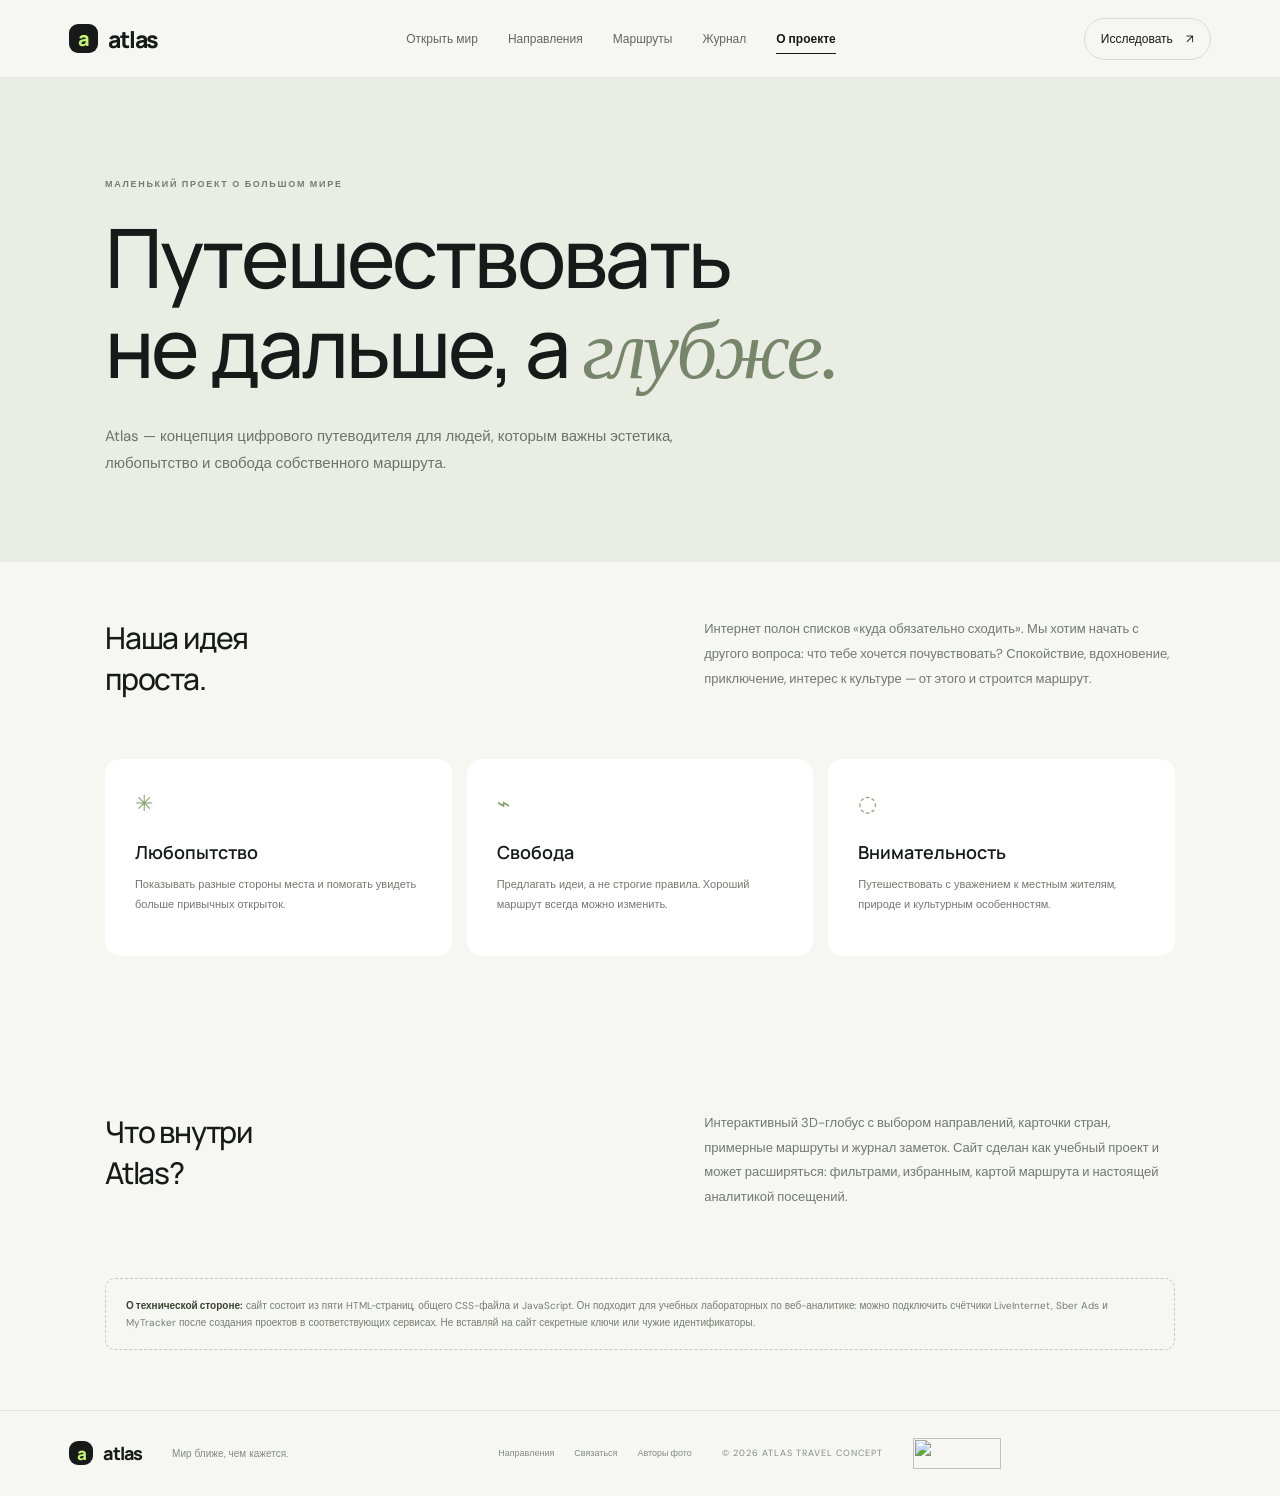
==== commit 6d1df4fd: "ВКпрша" ====
--- a/about.html
+++ b/about.html
@@ -1,4 +1,17 @@
-<!doctype html><html lang="ru"><head><meta charset="utf-8"><meta name="viewport" content="width=device-width,initial-scale=1"><meta name="description" content="О концепции Atlas — минималистичном путеводителе по миру."><title>О проекте — Atlas</title><link rel="stylesheet" href="styles.css"><link rel="stylesheet" href="enhancements.css"></head><body><header class="nav"><a class="brand" href="index.html"><span class="brand-mark">a</span> atlas</a><nav><a href="index.html">Открыть мир</a><a href="destinations.html">Направления</a><a href="routes.html">Маршруты</a><a href="journal.html">Журнал</a><a class="active" href="about.html">О проекте</a></nav><a class="nav-cta" href="destinations.html">Исследовать <span>↗</span></a><button class="menu-toggle" aria-label="Открыть меню" aria-expanded="false">☰</button></header><main><section class="page-hero"><p class="eyebrow">МАЛЕНЬКИЙ ПРОЕКТ О БОЛЬШОМ МИРЕ</p><h1>Путешествовать<br>не дальше, а <em>глубже.</em></h1><p class="lead">Atlas — концепция цифрового путеводителя для людей, которым важны эстетика, любопытство и свобода собственного маршрута.</p></section><section class="page-intro"><h2>Наша идея<br>проста.</h2><p>Интернет полон списков «куда обязательно сходить». Мы хотим начать с другого вопроса: что тебе хочется почувствовать? Спокойствие, вдохновение, приключение, интерес к культуре — от этого и строится маршрут.</p></section><section class="about-values"><article class="value-card"><span>✳</span><h3>Любопытство</h3><p>Показывать разные стороны места и помогать увидеть больше привычных открыток.</p></article><article class="value-card"><span>⌁</span><h3>Свобода</h3><p>Предлагать идеи, а не строгие правила. Хороший маршрут всегда можно изменить.</p></article><article class="value-card"><span>◌</span><h3>Внимательность</h3><p>Путешествовать с уважением к местным жителям, природе и культурным особенностям.</p></article></section><section class="page-intro"><h2>Что внутри<br>Atlas?</h2><p>Интерактивный 3D-глобус с выбором направлений, карточки стран, примерные маршруты и журнал заметок. Сайт сделан как учебный проект и может расширяться: фильтрами, избранным, картой маршрута и настоящей аналитикой посещений.</p></section><div class="analytics-note"><b>О технической стороне:</b> сайт состоит из пяти HTML-страниц, общего CSS-файла и JavaScript. Он подходит для учебных лабораторных по веб-аналитике: можно подключить счётчики LiveInternet, Sber Ads и MyTracker после создания проектов в соответствующих сервисах. Не вставляй на сайт секретные ключи или чужие идентификаторы.</div></main><footer class="footer"><a class="brand" href="index.html"><span class="brand-mark">a</span> atlas</a><span>Мир ближе, чем кажется.</span><div><a href="destinations.html">Направления</a><a href="mailto:hello@atlas.example">Связаться</a></div><small>© 2026 ATLAS TRAVEL CONCEPT</small><!-- Top100 (Kraken) Counter -->
+<!doctype html><html lang="ru"><head><meta charset="utf-8"><meta name="viewport" content="width=device-width,initial-scale=1"><meta name="description" content="О концепции Atlas — минималистичном путеводителе по миру."><title>О проекте — Atlas</title><link rel="stylesheet" href="styles.css"><link rel="stylesheet" href="enhancements.css"></head><body><header class="nav"><a class="brand" href="index.html"><span class="brand-mark">a</span> atlas</a><nav><a href="index.html">Открыть мир</a><a href="destinations.html">Направления</a><a href="routes.html">Маршруты</a><a href="journal.html">Журнал</a><a class="active" href="about.html">О проекте</a></nav><a class="nav-cta" href="destinations.html">Исследовать <span>↗</span></a><button class="menu-toggle" aria-label="Открыть меню" aria-expanded="false">☰</button></header><main><section class="page-hero"><p class="eyebrow">МАЛЕНЬКИЙ ПРОЕКТ О БОЛЬШОМ МИРЕ</p><h1>Путешествовать<br>не дальше, а <em>глубже.</em></h1><p class="lead">Atlas — концепция цифрового путеводителя для людей, которым важны эстетика, любопытство и свобода собственного маршрута.</p></section><section class="page-intro"><h2>Наша идея<br>проста.</h2><p>Интернет полон списков «куда обязательно сходить». Мы хотим начать с другого вопроса: что тебе хочется почувствовать? Спокойствие, вдохновение, приключение, интерес к культуре — от этого и строится маршрут.</p></section><section class="about-values"><article class="value-card"><span>✳</span><h3>Любопытство</h3><p>Показывать разные стороны места и помогать увидеть больше привычных открыток.</p></article><article class="value-card"><span>⌁</span><h3>Свобода</h3><p>Предлагать идеи, а не строгие правила. Хороший маршрут всегда можно изменить.</p></article><article class="value-card"><span>◌</span><h3>Внимательность</h3><p>Путешествовать с уважением к местным жителям, природе и культурным особенностям.</p></article></section><section class="page-intro"><h2>Что внутри<br>Atlas?</h2><p>Интерактивный 3D-глобус с выбором направлений, карточки стран, примерные маршруты и журнал заметок. Сайт сделан как учебный проект и может расширяться: фильтрами, избранным, картой маршрута и настоящей аналитикой посещений.</p></section><div class="analytics-note"><b>О технической стороне:</b> сайт состоит из пяти HTML-страниц, общего CSS-файла и JavaScript. Он подходит для учебных лабораторных по веб-аналитике: можно подключить счётчики LiveInternet, Sber Ads и MyTracker после создания проектов в соответствующих сервисах. Не вставляй на сайт секретные ключи или чужие идентификаторы.</div></main><footer class="footer"><a class="brand" href="index.html"><span class="brand-mark">a</span> atlas</a><span>Мир ближе, чем кажется.</span><div><a href="destinations.html">Направления</a><a href="mailto:hello@atlas.example">Связаться</a></div><small>© 2026 ATLAS TRAVEL CONCEPT</small><!-- Top.Mail.Ru counter -->
+<script type="text/javascript">
+var _tmr = window._tmr || (window._tmr = []);
+_tmr.push({id: "3806743", type: "pageView", start: (new Date()).getTime()});
+(function (d, w, id) {
+  if (d.getElementById(id)) return;
+  var ts = d.createElement("script"); ts.type = "text/javascript"; ts.async = true; ts.id = id;
+  ts.src = "https://top-fwz1.mail.ru/js/code.js";
+  var f = function () {var s = d.getElementsByTagName("script")[0]; s.parentNode.insertBefore(ts, s);};
+  if (w.opera == "[object Opera]") { d.addEventListener("DOMContentLoaded", f, false); } else { f(); }
+})(document, window, "tmr-code");
+</script>
+<noscript><div><img src="https://top-fwz1.mail.ru/counter?id=3806743;js=na" style="position:absolute;left:-9999px;" alt="Top.Mail.Ru" /></div></noscript>
+<!-- /Top.Mail.Ru counter --><!-- Top100 (Kraken) Counter -->
 <script>
     (function (w, d, c) {
     (w[c] = w[c] || []).push(function() {
--- a/enhancements.css
+++ b/enhancements.css
@@ -291,6 +291,13 @@
   min-height: 31px;
 }
 
+.top100-widget {
+  display: inline-flex;
+  flex: 0 0 auto;
+  align-items: center;
+  min-height: 31px;
+}
+
 .footer a:not(.brand):hover {
   color: var(--ink);
 }
